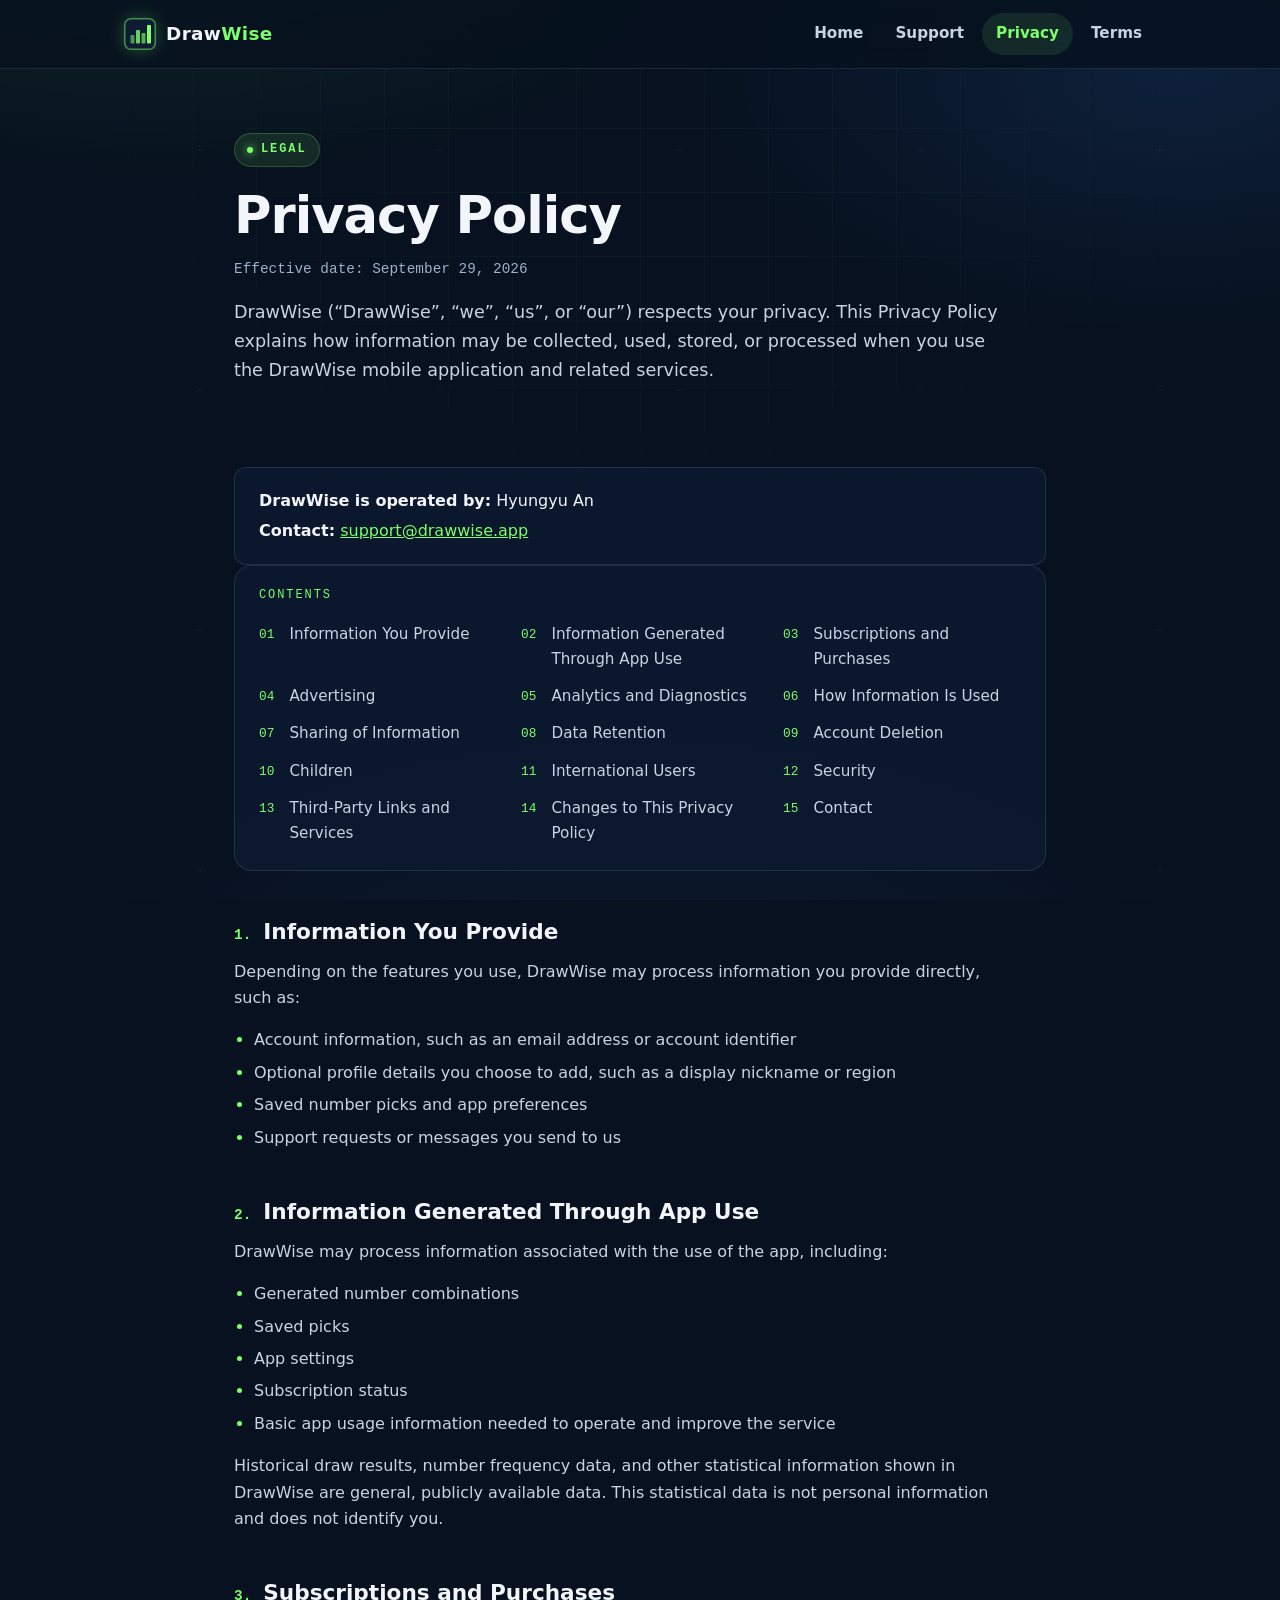
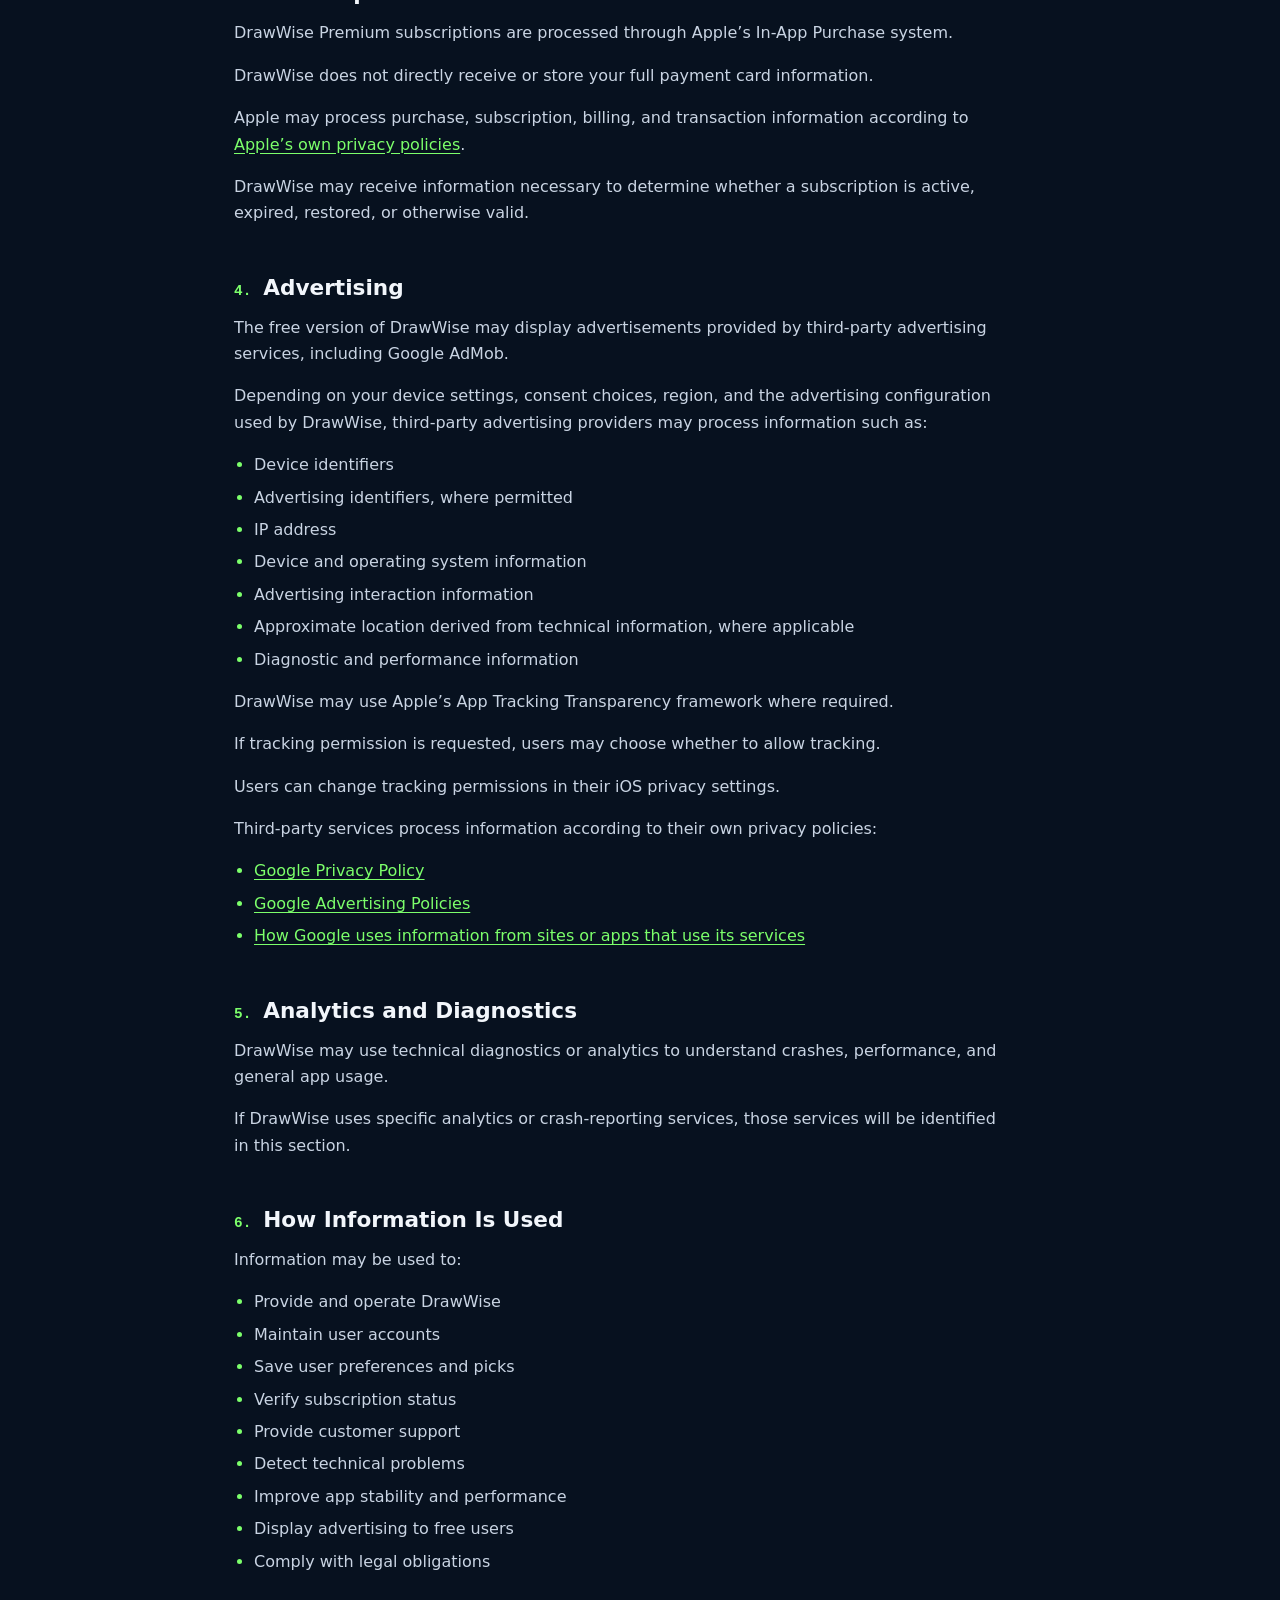
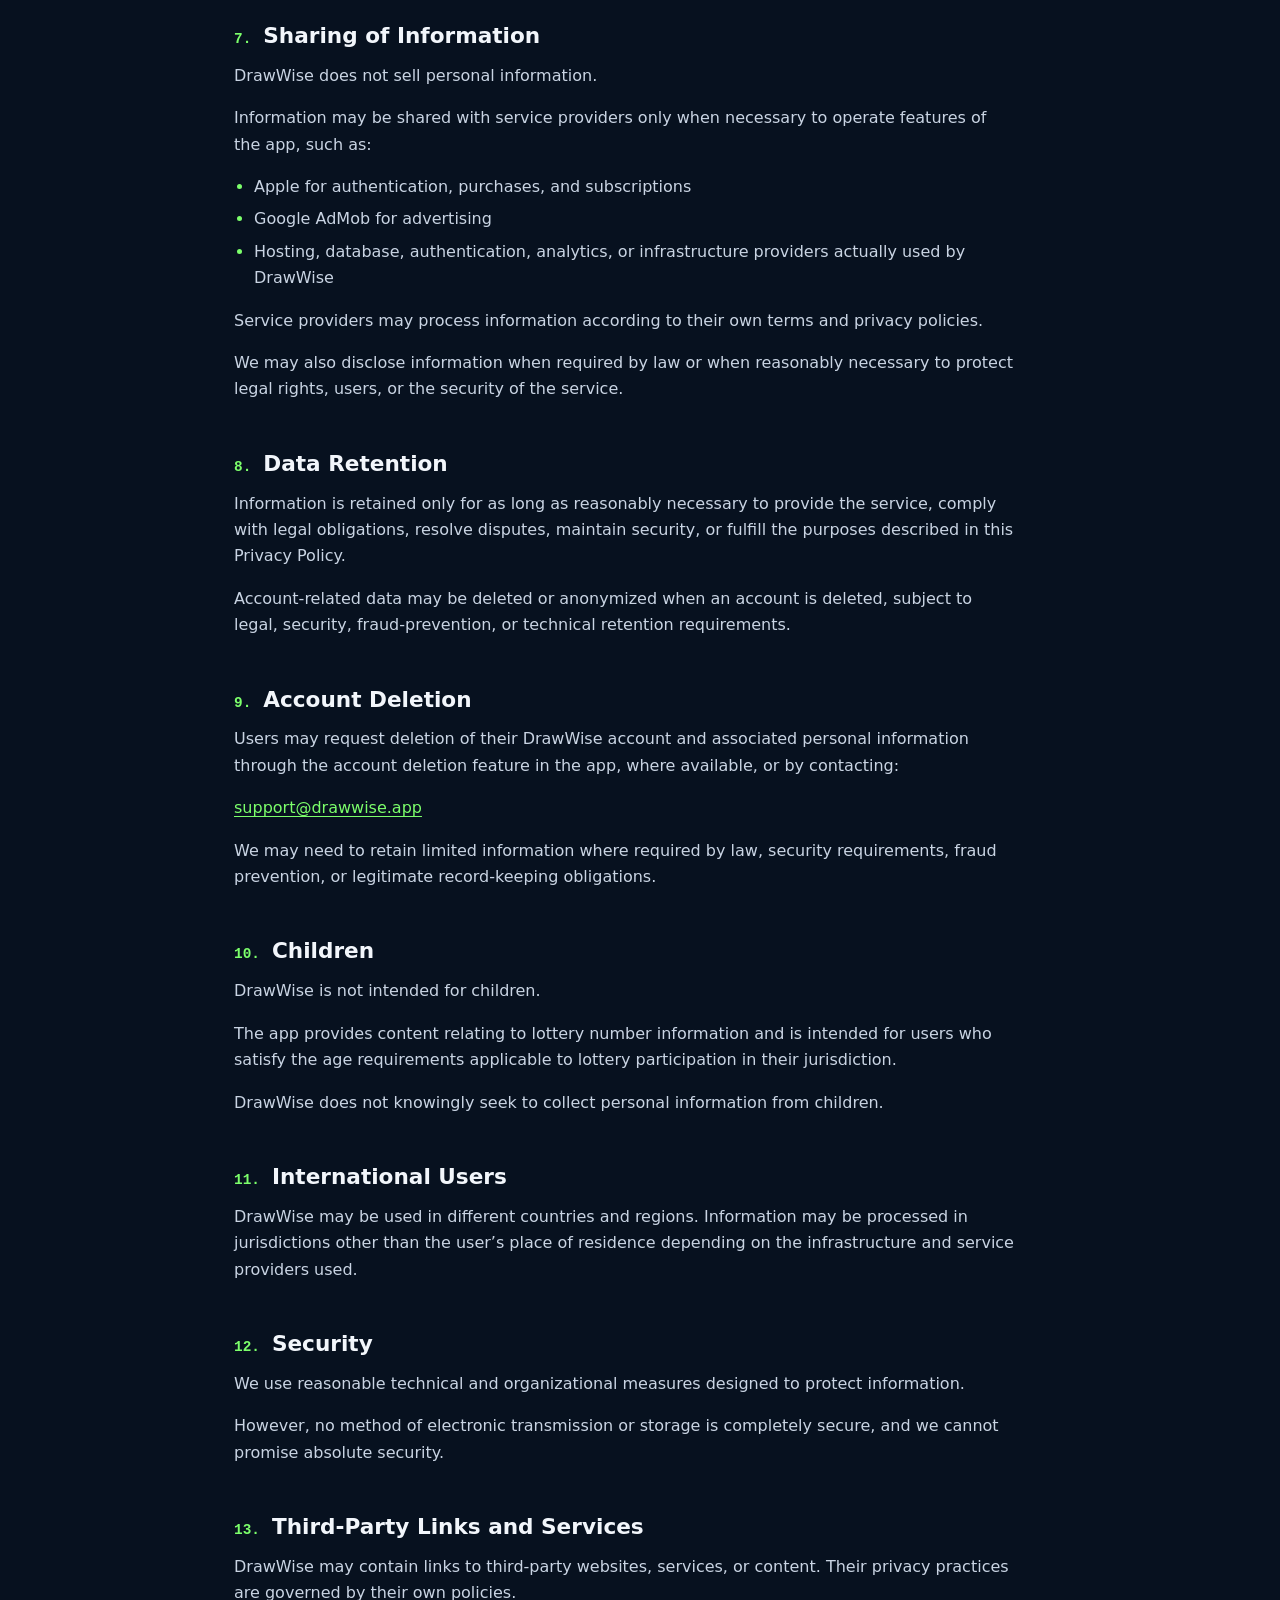
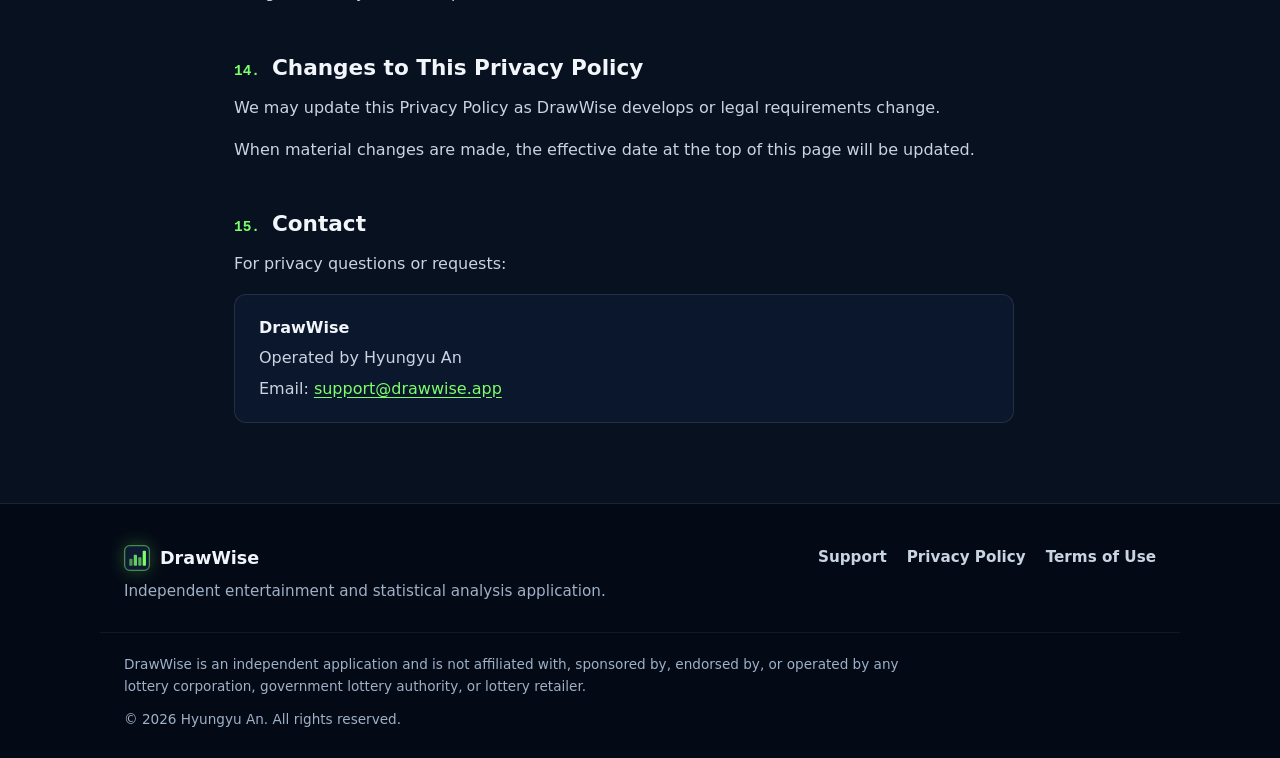
==== privacy.html @ 0a420d43 "Initial DrawWise website Co-authored-by: Cursor <cursoragent@cursor.com>" ====
<!DOCTYPE html>
<html lang="en">
<head>
  <meta charset="UTF-8">
  <meta name="viewport" content="width=device-width, initial-scale=1.0">
  <title>DrawWise Privacy Policy</title>
  <meta name="description" content="Learn how DrawWise collects, uses, stores, and processes information when you use the DrawWise mobile application and related services.">
  <meta name="theme-color" content="#07111F">
  <meta property="og:type" content="website">
  <meta property="og:site_name" content="DrawWise">
  <meta property="og:title" content="DrawWise Privacy Policy">
  <meta property="og:description" content="Learn how DrawWise collects, uses, stores, and processes information when you use the DrawWise mobile application and related services.">
  <link rel="icon" href="favicon.svg" type="image/svg+xml">
  <script>document.documentElement.classList.add('js');</script>
  <link rel="stylesheet" href="assets/css/styles.css">
  <script src="assets/js/main.js" defer></script>
</head>
<body>
  <a class="skip-link" href="#main">Skip to content</a>

  <header class="site-header">
    <div class="container header-inner">
      <a class="brand" href="index.html" aria-label="DrawWise home">
        <svg class="brand-mark" viewBox="0 0 64 64" aria-hidden="true" focusable="false">
          <rect width="64" height="64" rx="14" fill="#0F1B33"/>
          <rect x="1.5" y="1.5" width="61" height="61" rx="12.5" fill="none" stroke="#7CFF6B" stroke-opacity="0.5" stroke-width="3"/>
          <rect x="13" y="34" width="8" height="17" rx="2" fill="#7CFF6B" fill-opacity="0.55"/>
          <rect x="24" y="24" width="8" height="27" rx="2" fill="#7CFF6B" fill-opacity="0.8"/>
          <rect x="35" y="30" width="8" height="21" rx="2" fill="#7CFF6B" fill-opacity="0.65"/>
          <rect x="46" y="14" width="8" height="37" rx="2" fill="#7CFF6B"/>
        </svg>
        <span>Draw<span class="brand-accent">Wise</span></span>
      </a>

      <button class="nav-toggle" type="button" aria-expanded="false" aria-controls="site-nav">
        <span class="visually-hidden">Menu</span>
        <span class="nav-toggle-bar" aria-hidden="true"></span>
        <span class="nav-toggle-bar" aria-hidden="true"></span>
        <span class="nav-toggle-bar" aria-hidden="true"></span>
      </button>

      <nav id="site-nav" class="site-nav" aria-label="Primary">
        <ul class="nav-list">
          <li><a class="nav-link" href="index.html">Home</a></li>
          <li><a class="nav-link" href="support.html">Support</a></li>
          <li><a class="nav-link" href="privacy.html" aria-current="page">Privacy</a></li>
          <li><a class="nav-link" href="terms.html">Terms</a></li>
        </ul>
      </nav>
    </div>
  </header>

  <main id="main" tabindex="-1">
    <section class="page-hero" aria-labelledby="page-title">
      <div class="container container--narrow">
        <p class="eyebrow">Legal</p>
        <h1 id="page-title" class="page-title">Privacy Policy</h1>
        <!-- UPDATE THE EFFECTIVE DATE WHENEVER THIS POLICY CHANGES -->
        <p class="page-meta">Effective date: <time datetime="2026-09-29">September 29, 2026</time></p>
        <p class="page-intro">
          DrawWise (&ldquo;DrawWise&rdquo;, &ldquo;we&rdquo;, &ldquo;us&rdquo;, or &ldquo;our&rdquo;)
          respects your privacy. This Privacy Policy explains how information may be collected, used,
          stored, or processed when you use the DrawWise mobile application and related services.
        </p>
      </div>
    </section>

    <div class="section section--tight">
      <div class="container container--narrow">
        <div class="contact-card">
          <p><strong>DrawWise is operated by:</strong> Hyungyu An</p>
          <p>
            <strong>Contact:</strong>
            <!-- REPLACE WITH REAL SUPPORT EMAIL -->
            <a href="mailto:support@drawwise.app">support@drawwise.app</a>
          </p>
        </div>

        <nav class="toc" aria-labelledby="toc-title">
          <p id="toc-title" class="toc-title">Contents</p>
          <ol class="toc-list">
            <li><a href="#information-you-provide">Information You Provide</a></li>
            <li><a href="#information-generated">Information Generated Through App Use</a></li>
            <li><a href="#subscriptions">Subscriptions and Purchases</a></li>
            <li><a href="#advertising">Advertising</a></li>
            <li><a href="#analytics">Analytics and Diagnostics</a></li>
            <li><a href="#how-used">How Information Is Used</a></li>
            <li><a href="#sharing">Sharing of Information</a></li>
            <li><a href="#retention">Data Retention</a></li>
            <li><a href="#account-deletion">Account Deletion</a></li>
            <li><a href="#children">Children</a></li>
            <li><a href="#international">International Users</a></li>
            <li><a href="#security">Security</a></li>
            <li><a href="#third-party">Third-Party Links and Services</a></li>
            <li><a href="#changes">Changes to This Privacy Policy</a></li>
            <li><a href="#contact">Contact</a></li>
          </ol>
        </nav>

        <article class="prose">
          <h2 id="information-you-provide"><span class="section-num">1.</span> Information You Provide</h2>
          <p>
            Depending on the features you use, DrawWise may process information you provide directly,
            such as:
          </p>
          <ul>
            <li>Account information, such as an email address or account identifier</li>
            <!-- VERIFY: keep this item only if the released app still offers optional profile fields
                 (for example, a nickname or region). Remove it otherwise. -->
            <li>Optional profile details you choose to add, such as a display nickname or region</li>
            <li>Saved number picks and app preferences</li>
            <li>Support requests or messages you send to us</li>
          </ul>

          <h2 id="information-generated"><span class="section-num">2.</span> Information Generated Through App Use</h2>
          <p>DrawWise may process information associated with the use of the app, including:</p>
          <ul>
            <li>Generated number combinations</li>
            <li>Saved picks</li>
            <li>App settings</li>
            <li>Subscription status</li>
            <li>Basic app usage information needed to operate and improve the service</li>
          </ul>
          <p>
            Historical draw results, number frequency data, and other statistical information shown in
            DrawWise are general, publicly available data. This statistical data is not personal
            information and does not identify you.
          </p>

          <h2 id="subscriptions"><span class="section-num">3.</span> Subscriptions and Purchases</h2>
          <p>DrawWise Premium subscriptions are processed through Apple&rsquo;s In-App Purchase system.</p>
          <p>DrawWise does not directly receive or store your full payment card information.</p>
          <p>
            Apple may process purchase, subscription, billing, and transaction information according
            to <a href="https://www.apple.com/legal/privacy/" target="_blank" rel="noopener noreferrer">Apple&rsquo;s own privacy policies</a>.
          </p>
          <p>
            DrawWise may receive information necessary to determine whether a subscription is active,
            expired, restored, or otherwise valid.
          </p>

          <h2 id="advertising"><span class="section-num">4.</span> Advertising</h2>
          <p>
            The free version of DrawWise may display advertisements provided by third-party
            advertising services, including Google AdMob.
          </p>
          <p>
            Depending on your device settings, consent choices, region, and the advertising
            configuration used by DrawWise, third-party advertising providers may process information
            such as:
          </p>
          <ul>
            <li>Device identifiers</li>
            <li>Advertising identifiers, where permitted</li>
            <li>IP address</li>
            <li>Device and operating system information</li>
            <li>Advertising interaction information</li>
            <li>Approximate location derived from technical information, where applicable</li>
            <li>Diagnostic and performance information</li>
          </ul>
          <p>DrawWise may use Apple&rsquo;s App Tracking Transparency framework where required.</p>
          <p>If tracking permission is requested, users may choose whether to allow tracking.</p>
          <p>Users can change tracking permissions in their iOS privacy settings.</p>
          <p>Third-party services process information according to their own privacy policies:</p>
          <ul>
            <li>
              <a href="https://policies.google.com/privacy" target="_blank" rel="noopener noreferrer">Google Privacy Policy</a>
            </li>
            <li>
              <a href="https://policies.google.com/technologies/ads" target="_blank" rel="noopener noreferrer">Google Advertising Policies</a>
            </li>
            <li>
              <a href="https://policies.google.com/technologies/partner-sites" target="_blank" rel="noopener noreferrer">How Google uses information from sites or apps that use its services</a>
            </li>
          </ul>

          <h2 id="analytics"><span class="section-num">5.</span> Analytics and Diagnostics</h2>
          <p>
            DrawWise may use technical diagnostics or analytics to understand crashes, performance,
            and general app usage.
          </p>
          <!-- UPDATE BEFORE RELEASE: if the app uses any analytics or crash-reporting service
               (for example Firebase Analytics, Crashlytics, or Sentry), name it here and link to its
               privacy policy. If none is used, you may keep the general wording above. -->
          <p>
            If DrawWise uses specific analytics or crash-reporting services, those services will be
            identified in this section.
          </p>

          <h2 id="how-used"><span class="section-num">6.</span> How Information Is Used</h2>
          <p>Information may be used to:</p>
          <ul>
            <li>Provide and operate DrawWise</li>
            <li>Maintain user accounts</li>
            <li>Save user preferences and picks</li>
            <li>Verify subscription status</li>
            <li>Provide customer support</li>
            <li>Detect technical problems</li>
            <li>Improve app stability and performance</li>
            <li>Display advertising to free users</li>
            <li>Comply with legal obligations</li>
          </ul>

          <h2 id="sharing"><span class="section-num">7.</span> Sharing of Information</h2>
          <p>DrawWise does not sell personal information.</p>
          <p>
            Information may be shared with service providers only when necessary to operate features
            of the app, such as:
          </p>
          <ul>
            <li>Apple for authentication, purchases, and subscriptions</li>
            <li>Google AdMob for advertising</li>
            <!-- UPDATE BEFORE RELEASE: list the hosting, database, authentication, or analytics
                 providers the app actually uses (for example Firebase or Supabase). -->
            <li>Hosting, database, authentication, analytics, or infrastructure providers actually used by DrawWise</li>
          </ul>
          <p>
            Service providers may process information according to their own terms and privacy
            policies.
          </p>
          <p>
            We may also disclose information when required by law or when reasonably necessary to
            protect legal rights, users, or the security of the service.
          </p>

          <h2 id="retention"><span class="section-num">8.</span> Data Retention</h2>
          <p>
            Information is retained only for as long as reasonably necessary to provide the service,
            comply with legal obligations, resolve disputes, maintain security, or fulfill the purposes
            described in this Privacy Policy.
          </p>
          <p>
            Account-related data may be deleted or anonymized when an account is deleted, subject to
            legal, security, fraud-prevention, or technical retention requirements.
          </p>

          <h2 id="account-deletion"><span class="section-num">9.</span> Account Deletion</h2>
          <p>
            Users may request deletion of their DrawWise account and associated personal information
            through the account deletion feature in the app, where available, or by contacting:
          </p>
          <p>
            <!-- REPLACE WITH REAL SUPPORT EMAIL -->
            <a href="mailto:support@drawwise.app?subject=DrawWise%20Account%20Deletion%20Request">support@drawwise.app</a>
          </p>
          <p>
            We may need to retain limited information where required by law, security requirements,
            fraud prevention, or legitimate record-keeping obligations.
          </p>

          <h2 id="children"><span class="section-num">10.</span> Children</h2>
          <p>DrawWise is not intended for children.</p>
          <p>
            The app provides content relating to lottery number information and is intended for users
            who satisfy the age requirements applicable to lottery participation in their jurisdiction.
          </p>
          <p>DrawWise does not knowingly seek to collect personal information from children.</p>

          <h2 id="international"><span class="section-num">11.</span> International Users</h2>
          <p>
            DrawWise may be used in different countries and regions. Information may be processed in
            jurisdictions other than the user&rsquo;s place of residence depending on the
            infrastructure and service providers used.
          </p>

          <h2 id="security"><span class="section-num">12.</span> Security</h2>
          <p>
            We use reasonable technical and organizational measures designed to protect information.
          </p>
          <p>
            However, no method of electronic transmission or storage is completely secure, and we
            cannot promise absolute security.
          </p>

          <h2 id="third-party"><span class="section-num">13.</span> Third-Party Links and Services</h2>
          <p>
            DrawWise may contain links to third-party websites, services, or content. Their privacy
            practices are governed by their own policies.
          </p>

          <h2 id="changes"><span class="section-num">14.</span> Changes to This Privacy Policy</h2>
          <p>
            We may update this Privacy Policy as DrawWise develops or legal requirements change.
          </p>
          <p>
            When material changes are made, the effective date at the top of this page will be
            updated.
          </p>

          <h2 id="contact"><span class="section-num">15.</span> Contact</h2>
          <p>For privacy questions or requests:</p>
          <div class="contact-card">
            <p><strong>DrawWise</strong></p>
            <p>Operated by Hyungyu An</p>
            <p>
              Email:
              <!-- REPLACE WITH REAL SUPPORT EMAIL -->
              <a href="mailto:support@drawwise.app?subject=DrawWise%20Privacy%20Request">support@drawwise.app</a>
            </p>
          </div>
        </article>
      </div>
    </div>
  </main>

  <footer class="site-footer">
    <div class="container footer-inner">
      <div>
        <p class="footer-brand">
          <svg class="brand-mark" viewBox="0 0 64 64" aria-hidden="true" focusable="false">
            <rect width="64" height="64" rx="14" fill="#0F1B33"/>
            <rect x="1.5" y="1.5" width="61" height="61" rx="12.5" fill="none" stroke="#7CFF6B" stroke-opacity="0.5" stroke-width="3"/>
            <rect x="13" y="34" width="8" height="17" rx="2" fill="#7CFF6B" fill-opacity="0.55"/>
            <rect x="24" y="24" width="8" height="27" rx="2" fill="#7CFF6B" fill-opacity="0.8"/>
            <rect x="35" y="30" width="8" height="21" rx="2" fill="#7CFF6B" fill-opacity="0.65"/>
            <rect x="46" y="14" width="8" height="37" rx="2" fill="#7CFF6B"/>
          </svg>
          DrawWise
        </p>
        <p class="footer-tagline">Independent entertainment and statistical analysis application.</p>
      </div>
      <nav aria-label="Footer">
        <ul class="footer-links">
          <li><a href="support.html">Support</a></li>
          <li><a href="privacy.html">Privacy Policy</a></li>
          <li><a href="terms.html">Terms of Use</a></li>
        </ul>
      </nav>
    </div>
    <div class="container footer-bottom">
      <p class="footer-disclaimer">
        DrawWise is an independent application and is not affiliated with, sponsored by, endorsed by,
        or operated by any lottery corporation, government lottery authority, or lottery retailer.
      </p>
      <p class="footer-copy">&copy; 2026 Hyungyu An. All rights reserved.</p>
    </div>
  </footer>
</body>
</html>
---- assets/css/styles.css ----
/* ==========================================================================
   DrawWise — static website styles
   ========================================================================== */

:root {
  --bg: #07111f;
  --bg-2: #0f1b33;
  --surface: rgba(15, 27, 51, 0.72);
  --surface-strong: rgba(15, 27, 51, 0.92);
  --border: rgba(124, 255, 107, 0.22);
  --border-strong: rgba(124, 255, 107, 0.45);
  --border-soft: rgba(168, 190, 220, 0.14);
  --accent: #7cff6b;
  --accent-hover: #a6ff98;
  --accent-soft: rgba(124, 255, 107, 0.1);
  --accent-glow: rgba(124, 255, 107, 0.35);
  --accent-ink: #05120a;
  --text: #f2f6fb;
  --text-soft: #c9d4e3;
  --text-muted: #9fb0c7;
  --radius: 18px;
  --radius-sm: 12px;
  --max: 1080px;
  --header-h: 68px;
  --font: system-ui, -apple-system, BlinkMacSystemFont, "Segoe UI", Roboto, "Helvetica Neue", Arial,
    sans-serif;
  --mono: ui-monospace, "SF Mono", SFMono-Regular, Menlo, Consolas, "Liberation Mono", monospace;
}

/* ---------- Base ---------- */

*,
*::before,
*::after {
  box-sizing: border-box;
}

html {
  color-scheme: dark;
  -webkit-text-size-adjust: 100%;
  text-size-adjust: 100%;
}

@media (prefers-reduced-motion: no-preference) {
  html {
    scroll-behavior: smooth;
  }
}

body {
  margin: 0;
  min-height: 100vh;
  display: flex;
  flex-direction: column;
  font-family: var(--font);
  font-size: 1rem;
  line-height: 1.65;
  color: var(--text);
  background-color: var(--bg);
  background-image:
    radial-gradient(ellipse 80% 50% at 12% -10%, rgba(124, 255, 107, 0.1), transparent 60%),
    radial-gradient(ellipse 60% 45% at 92% 8%, rgba(64, 140, 255, 0.12), transparent 65%),
    radial-gradient(ellipse 70% 50% at 50% 115%, rgba(15, 27, 51, 0.95), transparent 70%);
  background-attachment: fixed;
  -webkit-font-smoothing: antialiased;
  -moz-osx-font-smoothing: grayscale;
}

/* Starfield */
body::before {
  content: "";
  position: fixed;
  inset: 0;
  z-index: -1;
  pointer-events: none;
  background-image:
    radial-gradient(1px 1px at 24px 36px, rgba(255, 255, 255, 0.75), transparent 60%),
    radial-gradient(1px 1px at 120px 80px, rgba(255, 255, 255, 0.5), transparent 60%),
    radial-gradient(1.5px 1.5px at 200px 150px, rgba(124, 255, 107, 0.6), transparent 60%),
    radial-gradient(1px 1px at 60px 190px, rgba(255, 255, 255, 0.55), transparent 60%),
    radial-gradient(1px 1px at 170px 20px, rgba(170, 200, 255, 0.6), transparent 60%),
    radial-gradient(1px 1px at 90px 130px, rgba(255, 255, 255, 0.35), transparent 60%);
  background-size: 240px 240px;
  opacity: 0.55;
}

/* Control-center grid */
body::after {
  content: "";
  position: fixed;
  inset: 0;
  z-index: -1;
  pointer-events: none;
  background-image:
    linear-gradient(rgba(124, 255, 107, 0.035) 1px, transparent 1px),
    linear-gradient(90deg, rgba(124, 255, 107, 0.035) 1px, transparent 1px);
  background-size: 64px 64px;
  -webkit-mask-image: radial-gradient(ellipse 70% 60% at 50% 20%, #000 20%, transparent 75%);
  mask-image: radial-gradient(ellipse 70% 60% at 50% 20%, #000 20%, transparent 75%);
}

main {
  flex: 1;
}

main:focus {
  outline: none;
}

img,
svg {
  display: block;
  max-width: 100%;
}

h1,
h2,
h3 {
  margin-top: 0;
  line-height: 1.2;
  color: var(--text);
}

p {
  margin: 0 0 1em;
}

a {
  color: var(--accent);
}

a:hover {
  color: var(--accent-hover);
}

:focus-visible {
  outline: 2px solid var(--accent);
  outline-offset: 3px;
  border-radius: 6px;
}

[id] {
  scroll-margin-top: calc(var(--header-h) + 20px);
}

.container {
  width: 100%;
  max-width: var(--max);
  margin: 0 auto;
  padding: 0 24px;
}

.container--narrow {
  max-width: 860px;
}

.visually-hidden {
  position: absolute !important;
  width: 1px;
  height: 1px;
  padding: 0;
  margin: -1px;
  overflow: hidden;
  clip: rect(0, 0, 0, 0);
  white-space: nowrap;
  border: 0;
}

.skip-link {
  position: absolute;
  left: 16px;
  top: -100px;
  z-index: 100;
  padding: 10px 16px;
  border-radius: 8px;
  background: var(--accent);
  color: var(--accent-ink);
  font-weight: 700;
  text-decoration: none;
}

.skip-link:focus {
  top: 12px;
  color: var(--accent-ink);
}

.text-accent {
  color: var(--accent);
}

/* ---------- Header ---------- */

.site-header {
  position: sticky;
  top: 0;
  z-index: 50;
  background: rgba(7, 17, 31, 0.8);
  -webkit-backdrop-filter: blur(14px);
  backdrop-filter: blur(14px);
  border-bottom: 1px solid var(--border-soft);
}

.header-inner {
  display: flex;
  align-items: center;
  justify-content: space-between;
  gap: 16px;
  min-height: var(--header-h);
}

.brand {
  display: inline-flex;
  align-items: center;
  gap: 10px;
  color: var(--text);
  text-decoration: none;
  font-weight: 800;
  font-size: 1.15rem;
  letter-spacing: 0.02em;
}

.brand:hover {
  color: var(--text);
}

.brand-mark {
  width: 32px;
  height: 32px;
  flex-shrink: 0;
  filter: drop-shadow(0 0 8px rgba(124, 255, 107, 0.25));
}

.brand-accent {
  color: var(--accent);
}

.nav-list {
  display: flex;
  gap: 4px;
  margin: 0;
  padding: 0;
  list-style: none;
}

.nav-link {
  display: block;
  padding: 8px 14px;
  border-radius: 999px;
  color: var(--text-soft);
  font-size: 0.95rem;
  font-weight: 600;
  text-decoration: none;
  transition: color 0.15s ease, background-color 0.15s ease;
}

.nav-link:hover {
  color: var(--text);
  background: rgba(255, 255, 255, 0.05);
}

.nav-link[aria-current="page"] {
  color: var(--accent);
  background: var(--accent-soft);
}

.nav-toggle {
  display: none;
  position: relative;
  width: 44px;
  height: 44px;
  padding: 0;
  flex-direction: column;
  align-items: center;
  justify-content: center;
  gap: 5px;
  border: 1px solid var(--border-soft);
  border-radius: 12px;
  background: rgba(255, 255, 255, 0.03);
  color: var(--text);
  cursor: pointer;
}

.nav-toggle-bar {
  display: block;
  width: 20px;
  height: 2px;
  border-radius: 2px;
  background: currentColor;
  transition: transform 0.2s ease, opacity 0.2s ease;
}

.nav-toggle[aria-expanded="true"] .nav-toggle-bar:nth-child(2) {
  transform: translateY(7px) rotate(45deg);
}

.nav-toggle[aria-expanded="true"] .nav-toggle-bar:nth-child(3) {
  opacity: 0;
}

.nav-toggle[aria-expanded="true"] .nav-toggle-bar:nth-child(4) {
  transform: translateY(-7px) rotate(-45deg);
}

@media (max-width: 720px) {
  /* Without JavaScript the menu simply wraps under the logo. */
  .header-inner {
    flex-wrap: wrap;
    padding-top: 10px;
    padding-bottom: 10px;
  }

  .nav-list {
    flex-wrap: wrap;
  }

  .js .header-inner {
    flex-wrap: nowrap;
    padding-top: 0;
    padding-bottom: 0;
  }

  .js .nav-toggle {
    display: inline-flex;
  }

  .js .site-nav {
    display: none;
    position: absolute;
    top: 100%;
    left: 0;
    right: 0;
    background: rgba(7, 17, 31, 0.98);
    border-bottom: 1px solid var(--border-soft);
    box-shadow: 0 24px 40px -24px rgba(0, 0, 0, 0.8);
  }

  .js .site-nav.is-open {
    display: block;
  }

  .js .nav-list {
    flex-direction: column;
    gap: 4px;
    padding: 12px 24px 20px;
  }

  .js .nav-link {
    padding: 12px 14px;
    border-radius: 10px;
    font-size: 1rem;
  }
}

/* ---------- Buttons ---------- */

.btn {
  display: inline-flex;
  align-items: center;
  justify-content: center;
  gap: 8px;
  min-height: 48px;
  padding: 0 22px;
  border: 1px solid transparent;
  border-radius: 999px;
  font-family: inherit;
  font-size: 1rem;
  font-weight: 700;
  line-height: 1.2;
  text-decoration: none;
  cursor: pointer;
  transition: background-color 0.15s ease, border-color 0.15s ease, color 0.15s ease,
    box-shadow 0.15s ease, transform 0.15s ease;
}

.btn-primary {
  background: var(--accent);
  color: var(--accent-ink);
  box-shadow: 0 0 24px -4px var(--accent-glow);
}

.btn-primary:hover {
  background: var(--accent-hover);
  color: var(--accent-ink);
  transform: translateY(-1px);
}

.btn-secondary {
  background: transparent;
  color: var(--text);
  border-color: var(--border-strong);
}

.btn-secondary:hover {
  background: var(--accent-soft);
  color: var(--text);
}

.btn-store,
.btn-store:disabled {
  background: rgba(255, 255, 255, 0.05);
  color: var(--text-soft);
  border-color: var(--border-soft);
  cursor: not-allowed;
  box-shadow: none;
}

/* ---------- Eyebrow / kickers ---------- */

.eyebrow,
.section-kicker {
  display: inline-flex;
  align-items: center;
  gap: 8px;
  margin: 0;
  font-family: var(--mono);
  font-size: 0.75rem;
  font-weight: 600;
  letter-spacing: 0.16em;
  text-transform: uppercase;
  color: var(--accent);
}

.eyebrow {
  padding: 6px 12px;
  border: 1px solid var(--border);
  border-radius: 999px;
  background: var(--accent-soft);
}

.eyebrow::before {
  content: "";
  width: 6px;
  height: 6px;
  border-radius: 50%;
  background: var(--accent);
  box-shadow: 0 0 8px var(--accent);
}

/* ---------- Hero (home) ---------- */

.hero {
  padding: 88px 0 64px;
}

.hero-grid {
  display: grid;
  grid-template-columns: 1fr;
  gap: 48px;
  align-items: center;
}

.hero-copy {
  text-align: center;
}

.hero-title {
  margin: 20px 0 12px;
  font-size: clamp(2.8rem, 8vw, 4.6rem);
  font-weight: 800;
  line-height: 1.05;
  letter-spacing: -0.02em;
  text-shadow: 0 0 40px rgba(124, 255, 107, 0.15);
}

.hero-subtitle {
  margin: 0 0 16px;
  font-size: clamp(1.25rem, 2.8vw, 1.6rem);
  font-weight: 600;
  color: var(--text);
}

.hero-text {
  max-width: 34em;
  margin: 0 auto;
  font-size: 1.08rem;
  color: var(--text-soft);
}

.hero-actions {
  display: flex;
  flex-wrap: wrap;
  justify-content: center;
  gap: 12px;
  margin-top: 28px;
}

@media (min-width: 880px) {
  .hero-grid {
    grid-template-columns: 1.1fr 0.9fr;
  }

  .hero-copy {
    text-align: left;
  }

  .hero-text {
    margin: 0;
  }

  .hero-actions {
    justify-content: flex-start;
  }
}

/* Decorative console illustration */
.hero-visual {
  position: relative;
  display: grid;
  place-items: center;
  padding: 24px 0;
}

.hero-visual::before {
  content: "";
  position: absolute;
  width: min(430px, 92%);
  aspect-ratio: 1;
  border: 1px dashed rgba(124, 255, 107, 0.22);
  border-radius: 50%;
  animation: dw-spin 80s linear infinite;
}

.hero-visual::after {
  content: "";
  position: absolute;
  width: min(300px, 70%);
  aspect-ratio: 1;
  border-radius: 50%;
  background: radial-gradient(circle, rgba(124, 255, 107, 0.16), transparent 70%);
  filter: blur(12px);
}

.console {
  position: relative;
  z-index: 1;
  width: min(380px, 100%);
  padding: 20px;
  border: 1px solid rgba(124, 255, 107, 0.28);
  border-radius: 20px;
  background: linear-gradient(180deg, rgba(15, 27, 51, 0.94), rgba(7, 17, 31, 0.96));
  box-shadow: 0 30px 60px -30px rgba(0, 0, 0, 0.85), 0 0 40px -12px rgba(124, 255, 107, 0.3);
}

.console-head {
  display: flex;
  align-items: center;
  justify-content: space-between;
  gap: 12px;
  font-family: var(--mono);
  font-size: 0.7rem;
  letter-spacing: 0.14em;
  text-transform: uppercase;
  color: var(--text-muted);
}

.console-status {
  display: inline-flex;
  align-items: center;
  gap: 8px;
  color: var(--accent);
}

.console-status::before {
  content: "";
  width: 8px;
  height: 8px;
  border-radius: 50%;
  background: var(--accent);
  box-shadow: 0 0 10px var(--accent);
  animation: dw-pulse 2.4s ease-in-out infinite;
}

.console-bars {
  display: flex;
  align-items: flex-end;
  gap: 6px;
  height: 150px;
  margin: 18px 0 14px;
  padding: 12px;
  border: 1px solid var(--border-soft);
  border-radius: 12px;
  background-color: rgba(2, 8, 18, 0.7);
  background-image: linear-gradient(rgba(124, 255, 107, 0.07) 1px, transparent 1px);
  background-size: 100% 25%;
}

.console-bars span {
  flex: 1;
  height: var(--h, 50%);
  border-radius: 4px 4px 2px 2px;
  background: linear-gradient(180deg, var(--accent), rgba(124, 255, 107, 0.2));
  box-shadow: 0 0 12px rgba(124, 255, 107, 0.2);
}

.console-bars span:nth-child(4n) {
  background: linear-gradient(180deg, #5ec8ff, rgba(94, 200, 255, 0.2));
  box-shadow: 0 0 12px rgba(94, 200, 255, 0.2);
}

.console-meta {
  display: grid;
  grid-template-columns: repeat(3, 1fr);
  gap: 8px;
}

.console-stat {
  padding: 10px;
  border: 1px solid var(--border-soft);
  border-radius: 10px;
  background: rgba(255, 255, 255, 0.03);
}

.console-stat-label {
  display: block;
  font-family: var(--mono);
  font-size: 0.6rem;
  letter-spacing: 0.12em;
  text-transform: uppercase;
  color: var(--text-muted);
}

.console-stat-value {
  display: block;
  margin-top: 4px;
  font-size: 0.92rem;
  font-weight: 700;
  color: var(--text);
}

.console-foot {
  margin: 14px 0 0;
  font-family: var(--mono);
  font-size: 0.62rem;
  letter-spacing: 0.1em;
  text-transform: uppercase;
  text-align: center;
  color: var(--text-muted);
}

@keyframes dw-spin {
  to {
    transform: rotate(360deg);
  }
}

@keyframes dw-pulse {
  0%,
  100% {
    opacity: 1;
  }
  50% {
    opacity: 0.35;
  }
}

/* ---------- Sections ---------- */

.section {
  padding: 72px 0;
}

.section--tight {
  padding: 32px 0;
}

.section-head {
  max-width: 640px;
  margin: 0 auto 40px;
  text-align: center;
}

.section-title {
  margin: 10px 0 12px;
  font-size: clamp(1.75rem, 3.6vw, 2.4rem);
  font-weight: 800;
  letter-spacing: -0.01em;
}

.section-title--left {
  margin-top: 0;
  margin-bottom: 24px;
}

.section-lead {
  margin: 0;
  font-size: 1.05rem;
  color: var(--text-soft);
}

/* Feature cards */
.card-grid {
  display: grid;
  grid-template-columns: repeat(auto-fit, minmax(230px, 1fr));
  gap: 20px;
  margin: 0;
  padding: 0;
  list-style: none;
}

.card {
  position: relative;
  padding: 26px 24px;
  overflow: hidden;
  border: 1px solid var(--border-soft);
  border-radius: var(--radius);
  background: linear-gradient(180deg, rgba(15, 27, 51, 0.92), rgba(9, 19, 36, 0.92));
  transition: border-color 0.2s ease, transform 0.2s ease;
}

.card::before {
  content: "";
  position: absolute;
  top: 0;
  left: 24px;
  right: 24px;
  height: 1px;
  background: linear-gradient(90deg, transparent, rgba(124, 255, 107, 0.6), transparent);
}

.card:hover {
  border-color: var(--border);
  transform: translateY(-2px);
}

.card-icon {
  display: grid;
  place-items: center;
  width: 44px;
  height: 44px;
  margin-bottom: 18px;
  border: 1px solid var(--border);
  border-radius: 12px;
  background: var(--accent-soft);
  color: var(--accent);
}

.card-icon svg {
  width: 22px;
  height: 22px;
}

.card-title {
  margin: 0 0 8px;
  font-size: 1.15rem;
  font-weight: 700;
}

.card-text {
  margin: 0;
  font-size: 0.98rem;
  color: var(--text-soft);
}

.card--premium {
  border-color: rgba(124, 255, 107, 0.4);
  box-shadow: 0 18px 40px -22px rgba(124, 255, 107, 0.4);
}

.card-badge {
  position: absolute;
  top: 20px;
  right: 20px;
  padding: 3px 8px;
  border: 1px solid var(--border);
  border-radius: 999px;
  font-family: var(--mono);
  font-size: 0.65rem;
  letter-spacing: 0.12em;
  text-transform: uppercase;
  color: var(--accent);
}

/* Notice panel */
.notice {
  display: grid;
  gap: 24px;
  padding: 36px;
  border: 1px solid var(--border-soft);
  border-left: 3px solid var(--accent);
  border-radius: var(--radius);
  background: var(--surface);
}

.notice-head {
  display: flex;
  align-items: flex-start;
  gap: 14px;
}

.notice-icon {
  display: grid;
  place-items: center;
  flex-shrink: 0;
  width: 40px;
  height: 40px;
  border: 1px solid var(--border);
  border-radius: 12px;
  background: var(--accent-soft);
  color: var(--accent);
}

.notice-icon svg {
  width: 20px;
  height: 20px;
}

.notice-title {
  margin: 4px 0 0;
  font-size: clamp(1.4rem, 3vw, 1.75rem);
  font-weight: 800;
}

.notice-body p {
  color: var(--text-soft);
}

.notice-body p:last-child {
  margin-bottom: 0;
}

@media (min-width: 860px) {
  .notice {
    grid-template-columns: 260px 1fr;
    gap: 40px;
  }
}

/* CTA */
.cta {
  padding: 48px 24px;
  border: 1px solid var(--border);
  border-radius: var(--radius);
  background:
    radial-gradient(ellipse at top, rgba(124, 255, 107, 0.12), transparent 70%),
    var(--bg-2);
  text-align: center;
}

.cta-title {
  margin: 0 0 8px;
  font-size: clamp(1.6rem, 3.4vw, 2.1rem);
  font-weight: 800;
}

.cta-text {
  margin: 0 0 24px;
  font-size: 1.08rem;
  color: var(--text-soft);
}

/* ---------- Sub-page hero ---------- */

.page-hero {
  padding: 64px 0 24px;
}

.page-title {
  margin: 18px 0 12px;
  font-size: clamp(2.2rem, 6vw, 3.2rem);
  font-weight: 800;
  letter-spacing: -0.02em;
}

.page-meta {
  margin: 0 0 16px;
  font-family: var(--mono);
  font-size: 0.9rem;
  color: var(--text-muted);
}

.page-intro {
  max-width: 44em;
  font-size: 1.1rem;
  color: var(--text-soft);
}

.page-hero .hero-actions {
  justify-content: flex-start;
}

/* ---------- Support ---------- */

.faq-list {
  display: grid;
  gap: 16px;
}

.faq-item {
  padding: 22px 24px;
  border: 1px solid var(--border-soft);
  border-radius: var(--radius-sm);
  background: var(--surface);
}

.faq-q {
  display: flex;
  gap: 12px;
  margin: 0 0 8px;
  font-size: 1.08rem;
  font-weight: 700;
}

.faq-q::before {
  content: "Q";
  flex-shrink: 0;
  font-family: var(--mono);
  font-size: 0.85rem;
  line-height: 1.6;
  color: var(--accent);
}

.faq-a {
  margin: 0;
  padding-left: 22px;
  color: var(--text-soft);
}

.faq-a + .faq-a {
  margin-top: 8px;
}

.contact-panel {
  padding: 36px;
  border: 1px solid var(--border);
  border-radius: var(--radius);
  background:
    radial-gradient(ellipse at top right, rgba(124, 255, 107, 0.1), transparent 60%),
    var(--surface-strong);
}

.contact-panel h2 {
  margin-bottom: 12px;
  font-size: clamp(1.5rem, 3vw, 1.9rem);
  font-weight: 800;
}

.contact-panel p {
  color: var(--text-soft);
}

.contact-label {
  margin: 20px 0 4px;
  font-family: var(--mono);
  font-size: 0.75rem;
  letter-spacing: 0.14em;
  text-transform: uppercase;
  color: var(--text-muted);
}

.contact-email {
  display: inline-block;
  margin-bottom: 20px;
  font-size: clamp(1.15rem, 3vw, 1.4rem);
  font-weight: 700;
  word-break: break-word;
}

.contact-note {
  margin: 24px 0 0;
  padding: 14px 16px;
  border: 1px solid var(--border-soft);
  border-radius: var(--radius-sm);
  background: rgba(2, 8, 18, 0.55);
  font-size: 0.95rem;
}

/* ---------- Legal pages ---------- */

.toc {
  margin-bottom: 8px;
  padding: 20px 24px;
  border: 1px solid var(--border-soft);
  border-radius: var(--radius);
  background: var(--surface);
}

.toc-title {
  margin: 0 0 12px;
  font-family: var(--mono);
  font-size: 0.75rem;
  letter-spacing: 0.16em;
  text-transform: uppercase;
  color: var(--accent);
}

.toc-list {
  display: grid;
  grid-template-columns: repeat(auto-fill, minmax(230px, 1fr));
  gap: 4px 24px;
  margin: 0;
  padding: 0;
  list-style: none;
  counter-reset: toc;
}

.toc-list li {
  counter-increment: toc;
}

.toc-list a {
  display: flex;
  gap: 10px;
  padding: 4px 0;
  font-size: 0.95rem;
  color: var(--text-soft);
  text-decoration: none;
}

.toc-list a::before {
  content: counter(toc, decimal-leading-zero);
  min-width: 1.6em;
  padding-top: 2px;
  font-family: var(--mono);
  font-size: 0.8rem;
  color: var(--accent);
}

.toc-list a:hover {
  color: var(--text);
}

.prose {
  max-width: 780px;
}

.prose h2 {
  display: flex;
  align-items: baseline;
  gap: 12px;
  margin: 48px 0 14px;
  font-size: 1.35rem;
  font-weight: 700;
}

.prose h3 {
  margin: 24px 0 10px;
  font-size: 1.05rem;
  font-weight: 700;
}

.section-num {
  flex-shrink: 0;
  font-family: var(--mono);
  font-size: 0.9rem;
  color: var(--accent);
}

.prose p,
.prose li {
  color: var(--text-soft);
}

.prose ul {
  margin: 0 0 1em;
  padding-left: 1.25rem;
}

.prose li {
  margin-bottom: 6px;
}

.prose li::marker {
  color: var(--accent);
}

.prose a {
  text-underline-offset: 3px;
}

.prose strong {
  color: var(--text);
}

.contact-card {
  margin-top: 8px;
  padding: 20px 24px;
  border: 1px solid var(--border-soft);
  border-radius: var(--radius-sm);
  background: var(--surface);
}

.contact-card p {
  margin: 0 0 4px;
}

.contact-card p:last-child {
  margin-bottom: 0;
}

/* ---------- Footer ---------- */

.site-footer {
  margin-top: 48px;
  padding: 40px 0 28px;
  border-top: 1px solid var(--border-soft);
  background: rgba(4, 10, 20, 0.78);
}

.footer-inner {
  display: flex;
  flex-wrap: wrap;
  align-items: flex-start;
  justify-content: space-between;
  gap: 24px;
}

.footer-brand {
  display: flex;
  align-items: center;
  gap: 10px;
  margin: 0 0 6px;
  font-size: 1.1rem;
  font-weight: 800;
}

.footer-brand .brand-mark {
  width: 26px;
  height: 26px;
}

.footer-tagline {
  max-width: 32em;
  margin: 0;
  font-size: 0.95rem;
  color: var(--text-muted);
}

.footer-links {
  display: flex;
  flex-wrap: wrap;
  gap: 8px 20px;
  margin: 0;
  padding: 0;
  list-style: none;
}

.footer-links a {
  font-size: 0.95rem;
  font-weight: 600;
  color: var(--text-soft);
  text-decoration: none;
}

.footer-links a:hover {
  color: var(--accent);
  text-decoration: underline;
  text-underline-offset: 3px;
}

.footer-bottom {
  margin-top: 28px;
  padding-top: 20px;
  border-top: 1px solid rgba(168, 190, 220, 0.08);
}

.footer-disclaimer,
.footer-copy {
  font-size: 0.85rem;
  color: var(--text-muted);
}

.footer-disclaimer {
  max-width: 60em;
  margin: 0 0 10px;
}

.footer-copy {
  margin: 0;
}

/* ---------- Small screens ---------- */

@media (max-width: 600px) {
  .container {
    padding: 0 18px;
  }

  .hero {
    padding: 56px 0 40px;
  }

  .section {
    padding: 52px 0;
  }

  .notice,
  .contact-panel {
    padding: 26px 22px;
  }

  .faq-item {
    padding: 20px;
  }

  .faq-a {
    padding-left: 0;
  }

  .hero-actions .btn {
    width: 100%;
  }
}

/* ---------- Motion preferences ---------- */

@media (prefers-reduced-motion: reduce) {
  *,
  *::before,
  *::after {
    animation: none !important;
    transition: none !important;
  }
}
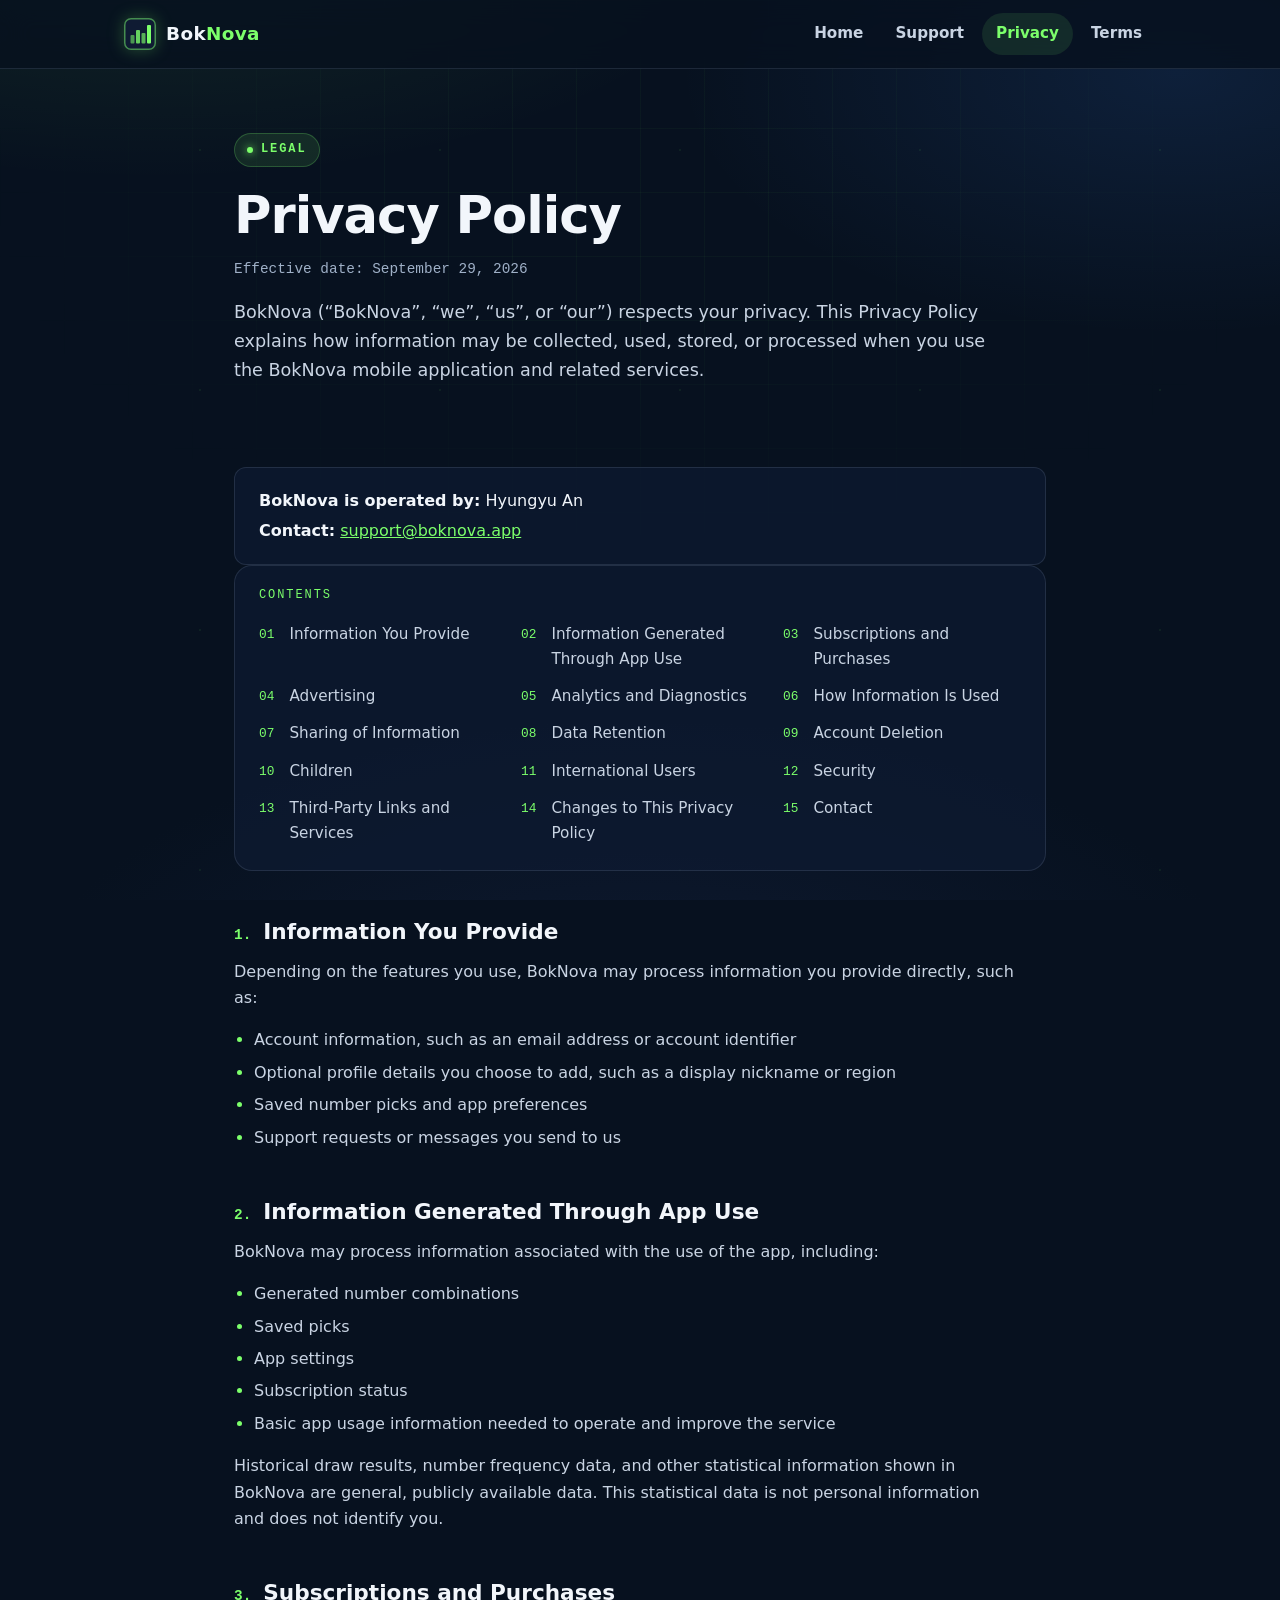
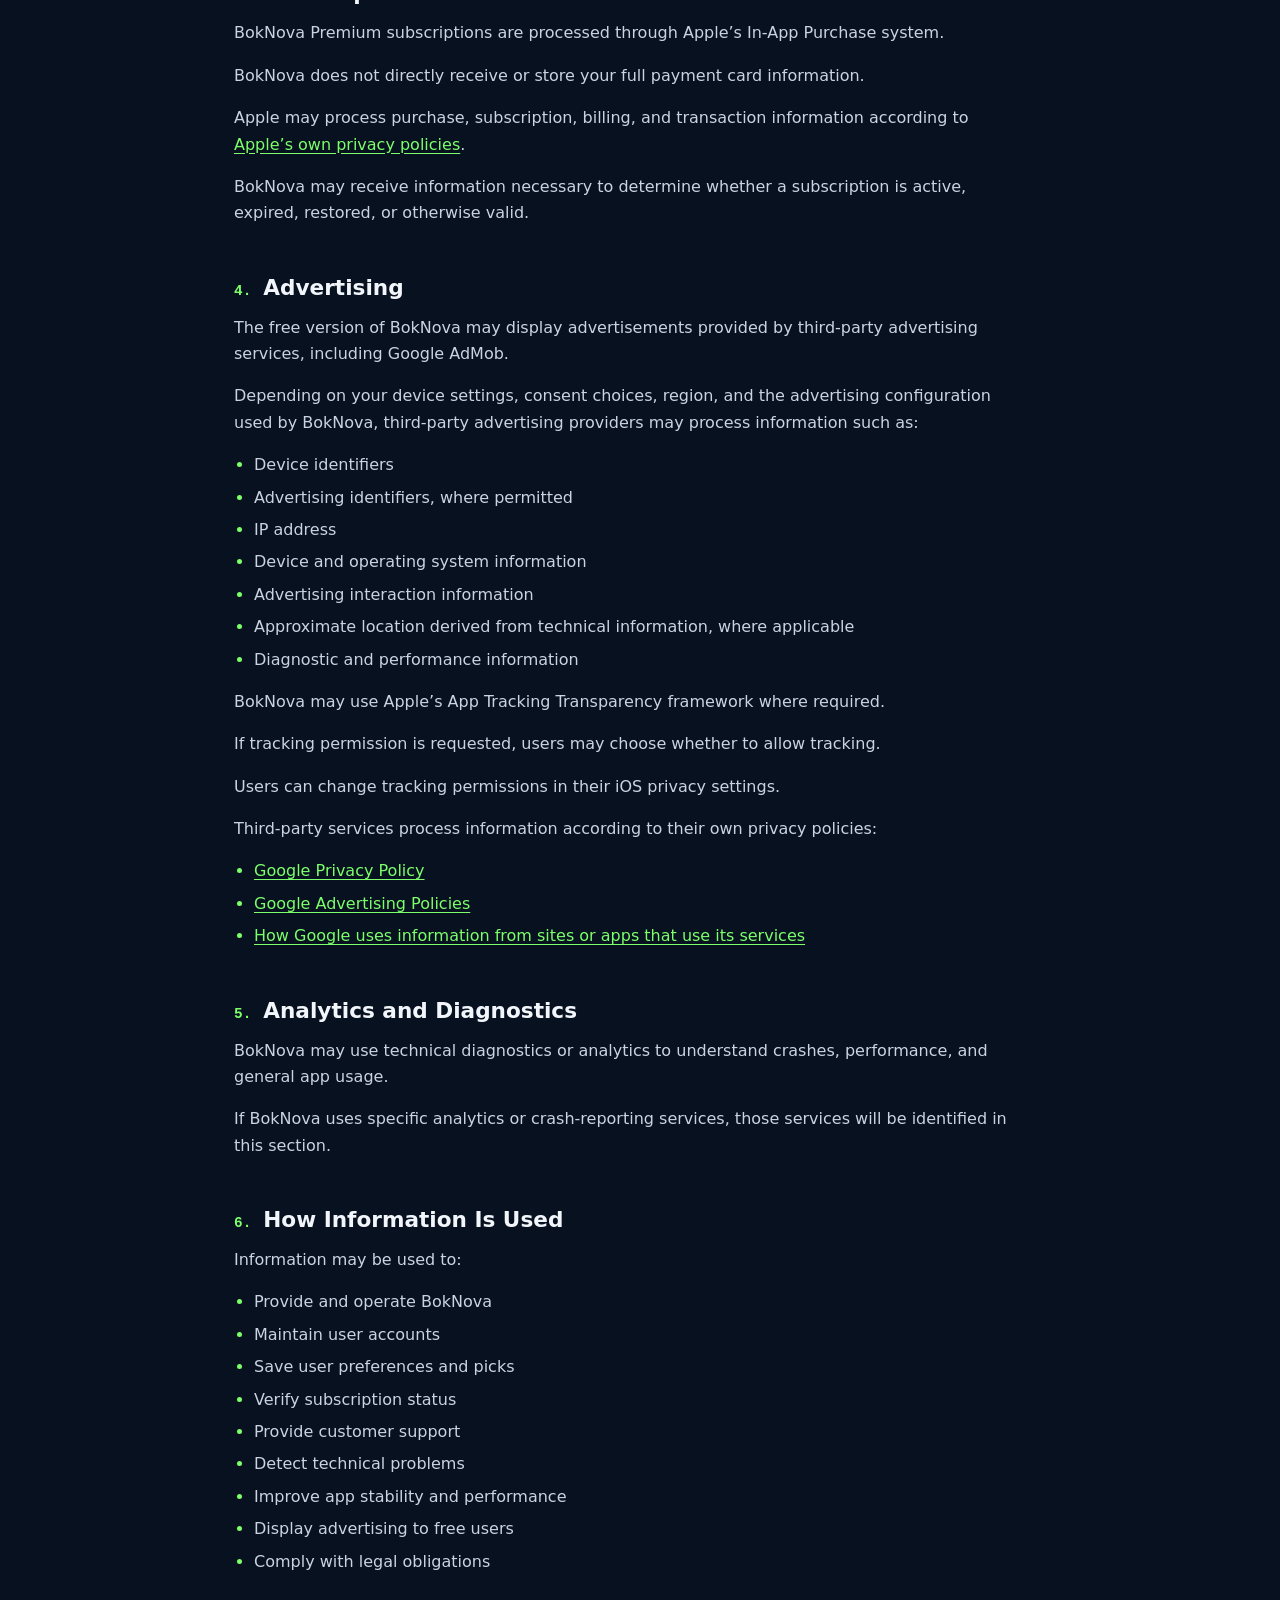
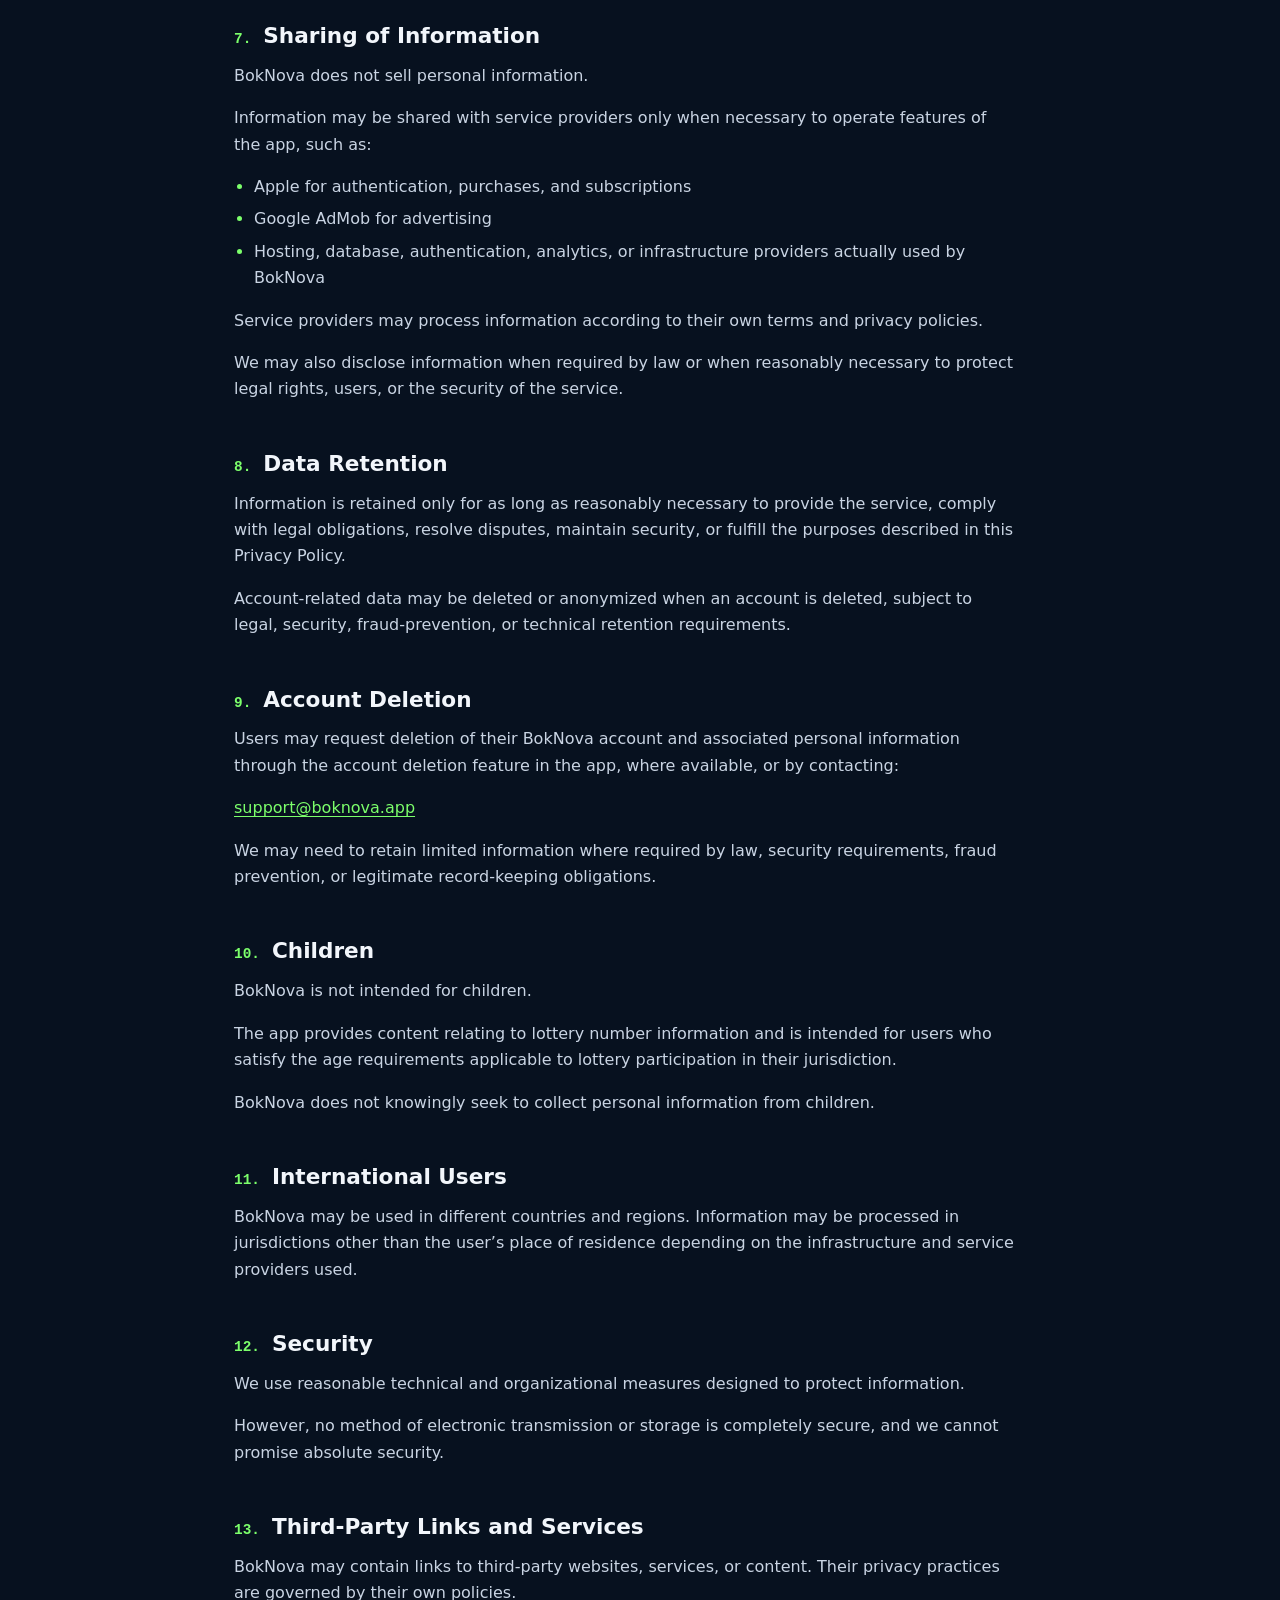
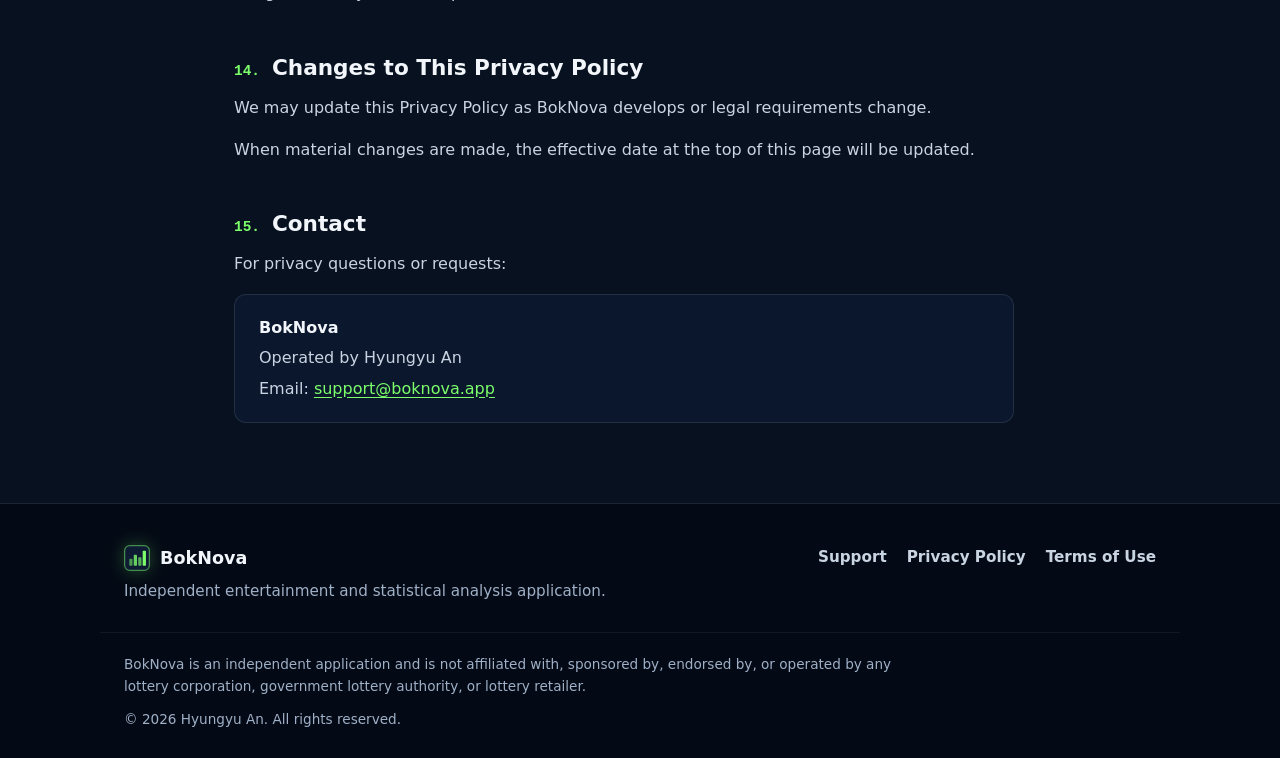
==== commit 0ed7ebc0: "Rename app to BokNova Co-authored-by: Cursor <cursoragent@cursor.com>" ====
--- a/privacy.html
+++ b/privacy.html
@@ -3,13 +3,13 @@
 <head>
   <meta charset="UTF-8">
   <meta name="viewport" content="width=device-width, initial-scale=1.0">
-  <title>DrawWise Privacy Policy</title>
-  <meta name="description" content="Learn how DrawWise collects, uses, stores, and processes information when you use the DrawWise mobile application and related services.">
+  <title>BokNova Privacy Policy</title>
+  <meta name="description" content="Learn how BokNova collects, uses, stores, and processes information when you use the BokNova mobile application and related services.">
   <meta name="theme-color" content="#07111F">
   <meta property="og:type" content="website">
-  <meta property="og:site_name" content="DrawWise">
-  <meta property="og:title" content="DrawWise Privacy Policy">
-  <meta property="og:description" content="Learn how DrawWise collects, uses, stores, and processes information when you use the DrawWise mobile application and related services.">
+  <meta property="og:site_name" content="BokNova">
+  <meta property="og:title" content="BokNova Privacy Policy">
+  <meta property="og:description" content="Learn how BokNova collects, uses, stores, and processes information when you use the BokNova mobile application and related services.">
   <link rel="icon" href="favicon.svg" type="image/svg+xml">
   <script>document.documentElement.classList.add('js');</script>
   <link rel="stylesheet" href="assets/css/styles.css">
@@ -20,7 +20,7 @@
 
   <header class="site-header">
     <div class="container header-inner">
-      <a class="brand" href="index.html" aria-label="DrawWise home">
+      <a class="brand" href="index.html" aria-label="BokNova home">
         <svg class="brand-mark" viewBox="0 0 64 64" aria-hidden="true" focusable="false">
           <rect width="64" height="64" rx="14" fill="#0F1B33"/>
           <rect x="1.5" y="1.5" width="61" height="61" rx="12.5" fill="none" stroke="#7CFF6B" stroke-opacity="0.5" stroke-width="3"/>
@@ -29,7 +29,7 @@
           <rect x="35" y="30" width="8" height="21" rx="2" fill="#7CFF6B" fill-opacity="0.65"/>
           <rect x="46" y="14" width="8" height="37" rx="2" fill="#7CFF6B"/>
         </svg>
-        <span>Draw<span class="brand-accent">Wise</span></span>
+        <span>Bok<span class="brand-accent">Nova</span></span>
       </a>
 
       <button class="nav-toggle" type="button" aria-expanded="false" aria-controls="site-nav">
@@ -58,9 +58,9 @@
         <!-- UPDATE THE EFFECTIVE DATE WHENEVER THIS POLICY CHANGES -->
         <p class="page-meta">Effective date: <time datetime="2026-09-29">September 29, 2026</time></p>
         <p class="page-intro">
-          DrawWise (&ldquo;DrawWise&rdquo;, &ldquo;we&rdquo;, &ldquo;us&rdquo;, or &ldquo;our&rdquo;)
+          BokNova (&ldquo;BokNova&rdquo;, &ldquo;we&rdquo;, &ldquo;us&rdquo;, or &ldquo;our&rdquo;)
           respects your privacy. This Privacy Policy explains how information may be collected, used,
-          stored, or processed when you use the DrawWise mobile application and related services.
+          stored, or processed when you use the BokNova mobile application and related services.
         </p>
       </div>
     </section>
@@ -68,11 +68,11 @@
     <div class="section section--tight">
       <div class="container container--narrow">
         <div class="contact-card">
-          <p><strong>DrawWise is operated by:</strong> Hyungyu An</p>
+          <p><strong>BokNova is operated by:</strong> Hyungyu An</p>
           <p>
             <strong>Contact:</strong>
             <!-- REPLACE WITH REAL SUPPORT EMAIL -->
-            <a href="mailto:support@drawwise.app">support@drawwise.app</a>
+            <a href="mailto:support@boknova.app">support@boknova.app</a>
           </p>
         </div>
 
@@ -100,7 +100,7 @@
         <article class="prose">
           <h2 id="information-you-provide"><span class="section-num">1.</span> Information You Provide</h2>
           <p>
-            Depending on the features you use, DrawWise may process information you provide directly,
+            Depending on the features you use, BokNova may process information you provide directly,
             such as:
           </p>
           <ul>
@@ -113,7 +113,7 @@
           </ul>
 
           <h2 id="information-generated"><span class="section-num">2.</span> Information Generated Through App Use</h2>
-          <p>DrawWise may process information associated with the use of the app, including:</p>
+          <p>BokNova may process information associated with the use of the app, including:</p>
           <ul>
             <li>Generated number combinations</li>
             <li>Saved picks</li>
@@ -123,30 +123,30 @@
           </ul>
           <p>
             Historical draw results, number frequency data, and other statistical information shown in
-            DrawWise are general, publicly available data. This statistical data is not personal
+            BokNova are general, publicly available data. This statistical data is not personal
             information and does not identify you.
           </p>
 
           <h2 id="subscriptions"><span class="section-num">3.</span> Subscriptions and Purchases</h2>
-          <p>DrawWise Premium subscriptions are processed through Apple&rsquo;s In-App Purchase system.</p>
-          <p>DrawWise does not directly receive or store your full payment card information.</p>
+          <p>BokNova Premium subscriptions are processed through Apple&rsquo;s In-App Purchase system.</p>
+          <p>BokNova does not directly receive or store your full payment card information.</p>
           <p>
             Apple may process purchase, subscription, billing, and transaction information according
             to <a href="https://www.apple.com/legal/privacy/" target="_blank" rel="noopener noreferrer">Apple&rsquo;s own privacy policies</a>.
           </p>
           <p>
-            DrawWise may receive information necessary to determine whether a subscription is active,
+            BokNova may receive information necessary to determine whether a subscription is active,
             expired, restored, or otherwise valid.
           </p>
 
           <h2 id="advertising"><span class="section-num">4.</span> Advertising</h2>
           <p>
-            The free version of DrawWise may display advertisements provided by third-party
+            The free version of BokNova may display advertisements provided by third-party
             advertising services, including Google AdMob.
           </p>
           <p>
             Depending on your device settings, consent choices, region, and the advertising
-            configuration used by DrawWise, third-party advertising providers may process information
+            configuration used by BokNova, third-party advertising providers may process information
             such as:
           </p>
           <ul>
@@ -158,7 +158,7 @@
             <li>Approximate location derived from technical information, where applicable</li>
             <li>Diagnostic and performance information</li>
           </ul>
-          <p>DrawWise may use Apple&rsquo;s App Tracking Transparency framework where required.</p>
+          <p>BokNova may use Apple&rsquo;s App Tracking Transparency framework where required.</p>
           <p>If tracking permission is requested, users may choose whether to allow tracking.</p>
           <p>Users can change tracking permissions in their iOS privacy settings.</p>
           <p>Third-party services process information according to their own privacy policies:</p>
@@ -176,21 +176,21 @@
 
           <h2 id="analytics"><span class="section-num">5.</span> Analytics and Diagnostics</h2>
           <p>
-            DrawWise may use technical diagnostics or analytics to understand crashes, performance,
+            BokNova may use technical diagnostics or analytics to understand crashes, performance,
             and general app usage.
           </p>
           <!-- UPDATE BEFORE RELEASE: if the app uses any analytics or crash-reporting service
                (for example Firebase Analytics, Crashlytics, or Sentry), name it here and link to its
                privacy policy. If none is used, you may keep the general wording above. -->
           <p>
-            If DrawWise uses specific analytics or crash-reporting services, those services will be
+            If BokNova uses specific analytics or crash-reporting services, those services will be
             identified in this section.
           </p>
 
           <h2 id="how-used"><span class="section-num">6.</span> How Information Is Used</h2>
           <p>Information may be used to:</p>
           <ul>
-            <li>Provide and operate DrawWise</li>
+            <li>Provide and operate BokNova</li>
             <li>Maintain user accounts</li>
             <li>Save user preferences and picks</li>
             <li>Verify subscription status</li>
@@ -202,7 +202,7 @@
           </ul>
 
           <h2 id="sharing"><span class="section-num">7.</span> Sharing of Information</h2>
-          <p>DrawWise does not sell personal information.</p>
+          <p>BokNova does not sell personal information.</p>
           <p>
             Information may be shared with service providers only when necessary to operate features
             of the app, such as:
@@ -212,7 +212,7 @@
             <li>Google AdMob for advertising</li>
             <!-- UPDATE BEFORE RELEASE: list the hosting, database, authentication, or analytics
                  providers the app actually uses (for example Firebase or Supabase). -->
-            <li>Hosting, database, authentication, analytics, or infrastructure providers actually used by DrawWise</li>
+            <li>Hosting, database, authentication, analytics, or infrastructure providers actually used by BokNova</li>
           </ul>
           <p>
             Service providers may process information according to their own terms and privacy
@@ -236,12 +236,12 @@
 
           <h2 id="account-deletion"><span class="section-num">9.</span> Account Deletion</h2>
           <p>
-            Users may request deletion of their DrawWise account and associated personal information
+            Users may request deletion of their BokNova account and associated personal information
             through the account deletion feature in the app, where available, or by contacting:
           </p>
           <p>
             <!-- REPLACE WITH REAL SUPPORT EMAIL -->
-            <a href="mailto:support@drawwise.app?subject=DrawWise%20Account%20Deletion%20Request">support@drawwise.app</a>
+            <a href="mailto:support@boknova.app?subject=BokNova%20Account%20Deletion%20Request">support@boknova.app</a>
           </p>
           <p>
             We may need to retain limited information where required by law, security requirements,
@@ -249,16 +249,16 @@
           </p>
 
           <h2 id="children"><span class="section-num">10.</span> Children</h2>
-          <p>DrawWise is not intended for children.</p>
+          <p>BokNova is not intended for children.</p>
           <p>
             The app provides content relating to lottery number information and is intended for users
             who satisfy the age requirements applicable to lottery participation in their jurisdiction.
           </p>
-          <p>DrawWise does not knowingly seek to collect personal information from children.</p>
+          <p>BokNova does not knowingly seek to collect personal information from children.</p>
 
           <h2 id="international"><span class="section-num">11.</span> International Users</h2>
           <p>
-            DrawWise may be used in different countries and regions. Information may be processed in
+            BokNova may be used in different countries and regions. Information may be processed in
             jurisdictions other than the user&rsquo;s place of residence depending on the
             infrastructure and service providers used.
           </p>
@@ -274,13 +274,13 @@
 
           <h2 id="third-party"><span class="section-num">13.</span> Third-Party Links and Services</h2>
           <p>
-            DrawWise may contain links to third-party websites, services, or content. Their privacy
+            BokNova may contain links to third-party websites, services, or content. Their privacy
             practices are governed by their own policies.
           </p>
 
           <h2 id="changes"><span class="section-num">14.</span> Changes to This Privacy Policy</h2>
           <p>
-            We may update this Privacy Policy as DrawWise develops or legal requirements change.
+            We may update this Privacy Policy as BokNova develops or legal requirements change.
           </p>
           <p>
             When material changes are made, the effective date at the top of this page will be
@@ -290,12 +290,12 @@
           <h2 id="contact"><span class="section-num">15.</span> Contact</h2>
           <p>For privacy questions or requests:</p>
           <div class="contact-card">
-            <p><strong>DrawWise</strong></p>
+            <p><strong>BokNova</strong></p>
             <p>Operated by Hyungyu An</p>
             <p>
               Email:
               <!-- REPLACE WITH REAL SUPPORT EMAIL -->
-              <a href="mailto:support@drawwise.app?subject=DrawWise%20Privacy%20Request">support@drawwise.app</a>
+              <a href="mailto:support@boknova.app?subject=BokNova%20Privacy%20Request">support@boknova.app</a>
             </p>
           </div>
         </article>
@@ -315,7 +315,7 @@
             <rect x="35" y="30" width="8" height="21" rx="2" fill="#7CFF6B" fill-opacity="0.65"/>
             <rect x="46" y="14" width="8" height="37" rx="2" fill="#7CFF6B"/>
           </svg>
-          DrawWise
+          BokNova
         </p>
         <p class="footer-tagline">Independent entertainment and statistical analysis application.</p>
       </div>
@@ -329,7 +329,7 @@
     </div>
     <div class="container footer-bottom">
       <p class="footer-disclaimer">
-        DrawWise is an independent application and is not affiliated with, sponsored by, endorsed by,
+        BokNova is an independent application and is not affiliated with, sponsored by, endorsed by,
         or operated by any lottery corporation, government lottery authority, or lottery retailer.
       </p>
       <p class="footer-copy">&copy; 2026 Hyungyu An. All rights reserved.</p>
--- a/assets/css/styles.css
+++ b/assets/css/styles.css
@@ -1,5 +1,5 @@
 /* ==========================================================================
-   DrawWise — static website styles
+   BokNova — static website styles
    ========================================================================== */
 
 :root {
